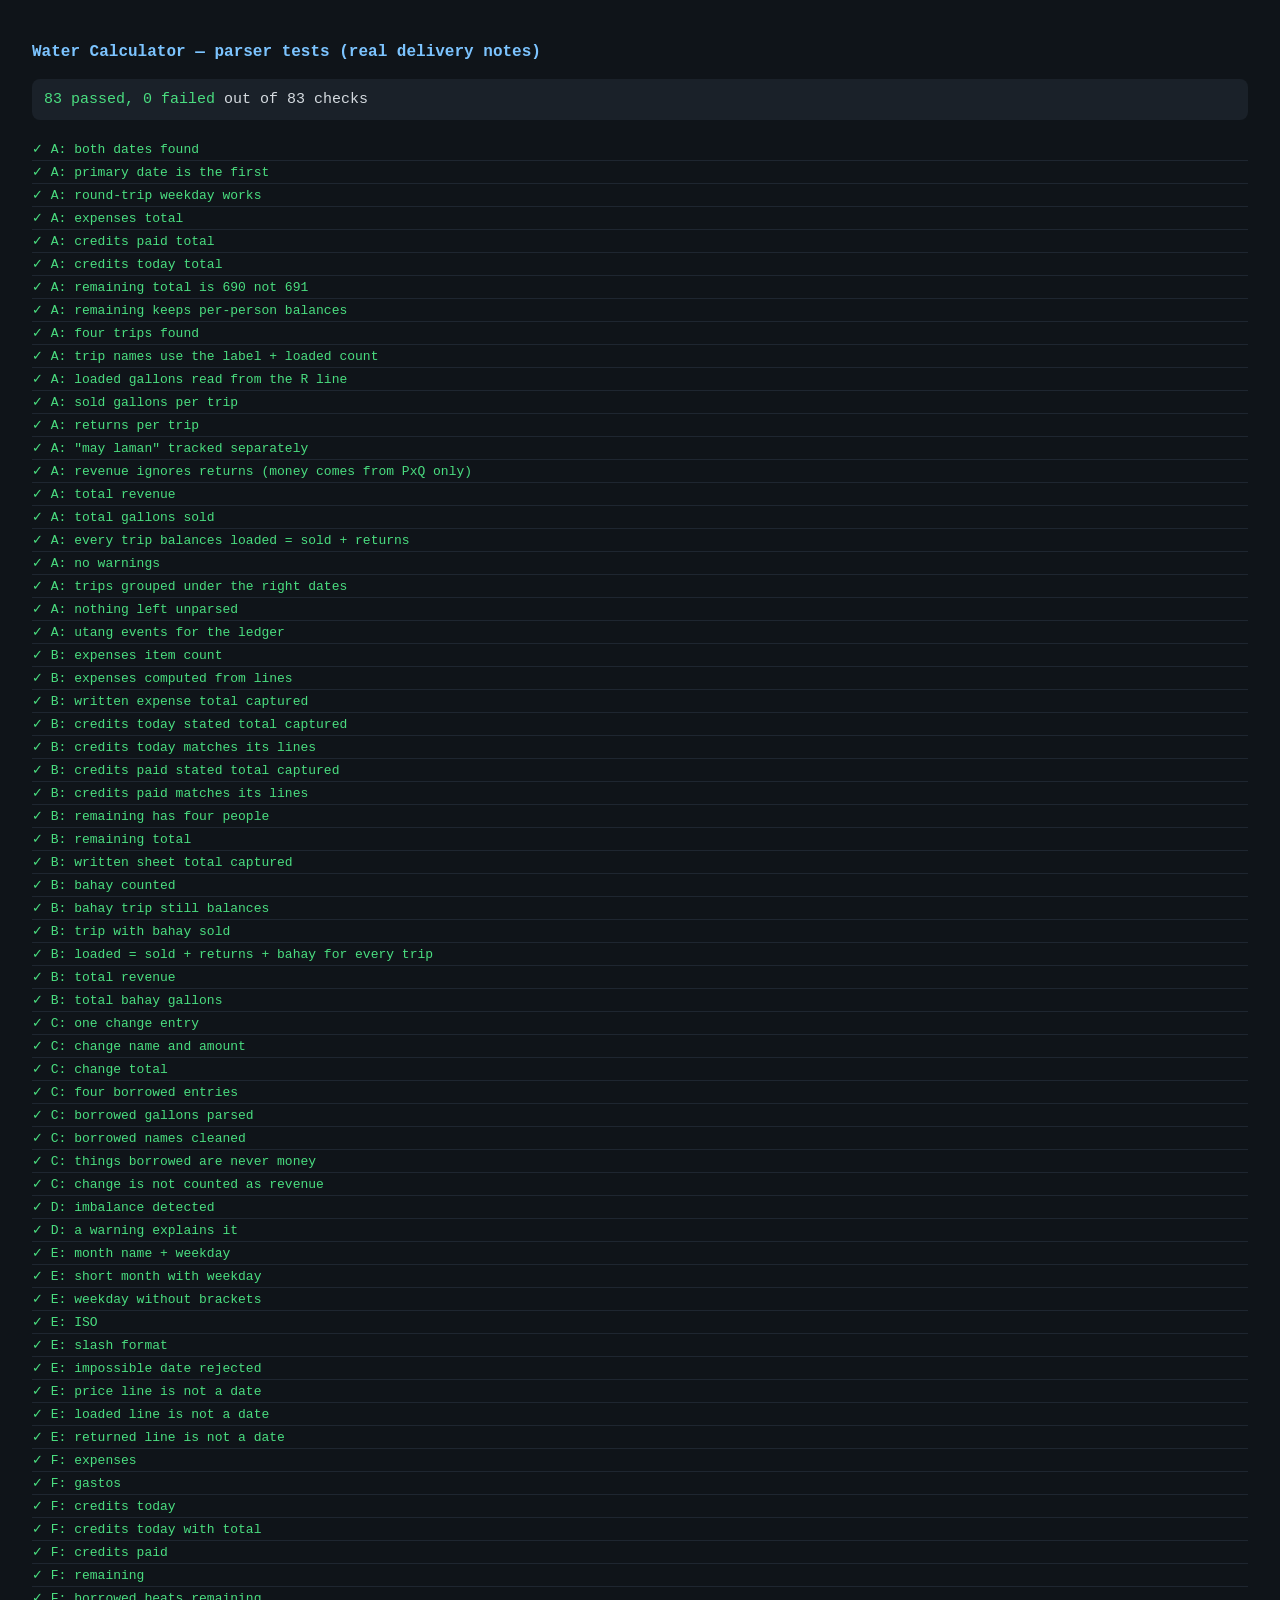
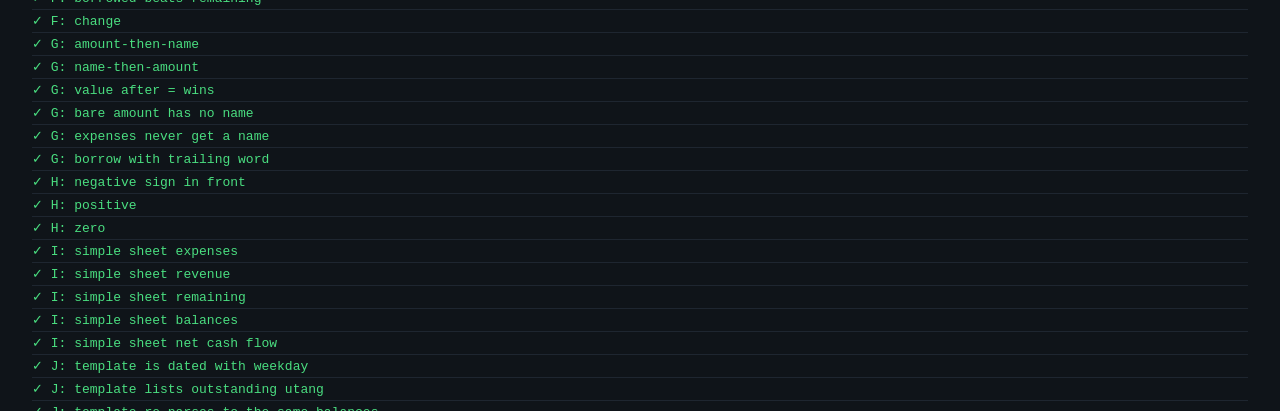
==== dev/tests.html @ 1d080ab2 "Rebuild as a persistent water delivery manager built on real notes format Reads the notes exactly as" ====
<!DOCTYPE html>
<html lang="en">
<head>
    <meta charset="UTF-8">
    <title>Parser tests</title>
    <style>
        body { font-family: ui-monospace, Consolas, monospace; padding: 24px; background: #0f1419; color: #d5dbe0; font-size: 13px; }
        h1 { font-size: 16px; color: #7cc4ff; }
        h2 { font-size: 14px; color: #7cc4ff; margin-top: 26px; }
        .pass { color: #4ade80; }
        .fail { color: #f87171; font-weight: bold; }
        li { padding: 3px 0; border-bottom: 1px solid #1e2630; list-style: none; }
        ul { padding: 0; }
        .summary { margin: 18px 0; padding: 12px; border-radius: 8px; background: #1a2129; font-size: 15px; }
    </style>
</head>
<body>
<h1>Water Calculator — parser tests (real delivery notes)</h1>
<div class="summary" id="summary">running…</div>
<ul id="results"></ul>

<script src="../parser.js"></script>
<script>
(function () {
    var P = window.WCParser;
    var results = [];
    var failures = [];
    var group = '';

    function check(name, actual, expected) {
        var ok = JSON.stringify(actual) === JSON.stringify(expected);
        results.push({ name: name, ok: ok });
        if (!ok) failures.push(name + '\n   got:      ' + JSON.stringify(actual) +
                                    '\n   expected: ' + JSON.stringify(expected));
    }
    function ok(name, condition, detail) {
        results.push({ name: name, ok: !!condition });
        if (!condition) failures.push(name + (detail ? '\n   ' + detail : ''));
    }
    function near(name, actual, expected) {
        check(name, P.round2(actual), P.round2(expected));
    }

    /* ==========================================================
       A. The real weekend sheet (Sep 12 + Sep 13)
       ========================================================== */
    var sheetA = [
        'Expenses', '',
        '100 load',
        '150 angkas',
        '200 gas (800+200 ecosport)',
        '200 food', '',
        'Credits Paid',
        '200 ricky',
        '75 nene', '',
        'Credits today',
        '125 oscar',
        '75 perez', '',
        'Remaining',
        'Berto 50',
        '540 mang tony',
        '100 lito', '',
        'September 12, 2026 (Saturday)',
        '1st trip',
        '35R',
        '4 return',
        '25x23',
        '20x8', '',
        'September 13, 2026 (Sunday)',
        '1st trip',
        '35R',
        '2 return may laman',
        '25x30',
        '20x3', '',
        '2nd trip',
        '36R',
        '1 return may laman',
        '25x25',
        '20x10', '',
        '3rd trip',
        '35R',
        '4 return',
        '25x26',
        '20x5'
    ].join('\n');

    var a = P.parse(sheetA);

    check('A: both dates found', a.dateKeys, ['2026-09-12', '2026-09-13']);
    check('A: primary date is the first', a.dateKey, '2026-09-12');
    check('A: round-trip weekday works', P.weekdayOf('2026-09-12'), 'Saturday');

    check('A: expenses total', a.expenses.total, 650);
    check('A: credits paid total', a.creditsPaid.total, 275);
    check('A: credits today total', a.creditsToday.total, 200);

    // The bug that mattered: "1st trip" must NEVER be counted as money
    check('A: remaining total is 690 not 691', a.remaining.total, 690);
    check('A: remaining keeps per-person balances', a.remainingSnapshot, [
        { key: 'berto', name: 'Berto', amount: 50 },
        { key: 'mang tony', name: 'Mang Tony', amount: 540 },
        { key: 'lito', name: 'Lito', amount: 100 }
    ]);

    check('A: four trips found', a.trips.length, 4);
    check('A: trip names use the label + loaded count',
        a.trips.map(function (t) { return t.name; }),
        ['1st trip 35R', '1st trip 35R', '2nd trip 36R', '3rd trip 35R']);

    check('A: loaded gallons read from the R line',
        a.trips.map(function (t) { return t.loaded; }), [35, 35, 36, 35]);
    check('A: sold gallons per trip',
        a.trips.map(function (t) { return t.sold; }), [31, 33, 35, 31]);
    check('A: returns per trip',
        a.trips.map(function (t) { return t.returnedGallons; }), [4, 2, 1, 4]);
    check('A: "may laman" tracked separately',
        a.trips.map(function (t) { return t.fullReturns; }), [0, 2, 1, 0]);

    check('A: revenue ignores returns (money comes from PxQ only)',
        a.trips.map(function (t) { return t.revenue; }), [735, 810, 825, 750]);
    check('A: total revenue', a.totals.totalRevenue, 3120);
    check('A: total gallons sold', a.totals.totalGallons, 130);

    ok('A: every trip balances loaded = sold + returns',
        a.trips.every(function (t) { return t.diff === 0; }),
        JSON.stringify(a.trips.map(function (t) { return t.diff; })));
    check('A: no warnings', a.warnings.length, 0);

    check('A: trips grouped under the right dates',
        a.days.map(function (d) { return d.dateKey + ':' + d.trips.length; }),
        ['2026-09-12:1', '2026-09-13:3']);

    check('A: nothing left unparsed', a.unparsed, []);
    check('A: utang events for the ledger',
        a.ledger.map(function (l) { return l.type + ' ' + l.key + ' ' + l.amount; }),
        ['paid ricky 200', 'paid nene 75', 'given oscar 125', 'given perez 75']);

    /* ==========================================================
       B. A sheet with bahay, stated totals and a written total
       ========================================================== */
    var sheetB = [
        'Expenses -450',
        '125 pizza',
        '100 mom load',
        '240 water district',
        '100 load',
        '200 food',
        '150 pamasahe', '',
        'Credits Today - 150',
        '75 oscar',
        '75 lito', '',
        'Credits Paid - 225',
        '150 danny',
        '75 bobby', '',
        'Remaining',
        '50 ricky',
        'Berto 50',
        '540 mang tony',
        '200 oscar', '',
        'September 26, 2026 (Saturday)',
        '35R 1st trip',
        '25x26',
        '20x9', '',
        'September 27, 2026 (Sunday)',
        '40R 1st trip',
        '6 bahay',
        '1 return may laman',
        '25x24',
        '20x9', '',
        '35R 2nd trip',
        '2 return',
        '25x25',
        '20x8', '',
        '25R 3rd trip',
        '12 return',
        '25x13', '',
        '2145 total'
    ].join('\n');

    var b = P.parse(sheetB);

    check('B: expenses item count', b.expenses.items.length, 6);
    check('B: expenses computed from lines', b.expenses.total, 915);
    check('B: written expense total captured', b.expenses.statedTotal, 450);
    check('B: credits today stated total captured', b.creditsToday.statedTotal, 150);
    check('B: credits today matches its lines', b.creditsToday.total, 150);
    check('B: credits paid stated total captured', b.creditsPaid.statedTotal, 225);
    check('B: credits paid matches its lines', b.creditsPaid.total, 225);

    check('B: remaining has four people', b.remainingSnapshot.length, 4);
    check('B: remaining total', b.remaining.total, 840);
    check('B: written sheet total captured', b.writtenTotal, 2145);

    check('B: bahay counted', b.trips[1].bahay, 6);
    check('B: bahay trip still balances', b.trips[1].diff, 0);
    check('B: trip with bahay sold', b.trips[1].sold, 33);
    ok('B: loaded = sold + returns + bahay for every trip',
        b.trips.every(function (t) { return t.diff === 0; }),
        JSON.stringify(b.trips.map(function (t) { return [t.name, t.loaded, t.sold, t.returnedGallons, t.bahay, t.diff]; })));
    check('B: total revenue', b.totals.totalRevenue, 2720);
    check('B: total bahay gallons', b.totals.bahayGallons, 6);

    /* ==========================================================
       C. Change owed + borrowed gallons
       ========================================================== */
    var sheetC = [
        'Customers with change',
        '20 aling mary', '',
        'Customers that borrowed gallons from me',
        '1 borrow tindahan sa kanto',
        '3 ricky borrow',
        '1 borrow highway',
        ' 3 borrow likod simbahan'
    ].join('\n');

    var c = P.parse(sheetC);
    check('C: one change entry', c.change.named.length, 1);
    check('C: change name and amount', [c.change.named[0].name, c.change.named[0].amount], ['Aling Mary', 20]);
    check('C: change total', c.change.total, 20);
    check('C: four borrowed entries', c.borrowed.length, 4);
    check('C: borrowed gallons parsed', c.borrowed.map(function (x) { return x.gallons; }), [1, 3, 1, 3]);
    check('C: borrowed names cleaned', c.borrowed.map(function (x) { return x.name; }),
        ['Tindahan Sa Kanto', 'Ricky', 'Highway', 'Likod Simbahan']);
    check('C: things borrowed are never money', c.totals.totalRevenue, 0);
    check('C: change is not counted as revenue', c.totals.totalRevenue, 0);

    /* ==========================================================
       D. Loaded-count mismatch is reported, not hidden
       ========================================================== */
    var off = P.parse(['Sept 1, 2026', '47R', '1 return', '25x40', '20x7'].join('\n'));
    check('D: imbalance detected', off.trips[0].diff, 1);
    ok('D: a warning explains it', off.warnings.length === 1 &&
        /loaded 47R/.test(off.warnings[0].text), JSON.stringify(off.warnings));

    /* ==========================================================
       E. Dates
       ========================================================== */
    var y = new Date().getFullYear();
    check('E: month name + weekday', P.extractDate('September 12, 2026 (Saturday)'), '2026-09-12');
    check('E: short month with weekday', P.extractDate('Oct 17'), y + '-10-17');
    check('E: weekday without brackets', P.extractDate('Oct 18 Sunday'), y + '-10-18');
    check('E: ISO', P.extractDate('2026-10-18'), '2026-10-18');
    check('E: slash format', P.extractDate('10/18/2026'), '2026-10-18');
    check('E: impossible date rejected', P.extractDate('Feb 30'), null);
    check('E: price line is not a date', P.extractDate('25x34'), null);
    check('E: loaded line is not a date', P.extractDate('35R'), null);
    check('E: returned line is not a date', P.extractDate('4 return'), null);

    /* ==========================================================
       F. Sections
       ========================================================== */
    check('F: expenses', P.detectSection('Expenses -450').key, 'expenses');
    check('F: gastos', P.detectSection('Gastos').key, 'expenses');
    check('F: credits today', P.detectSection('Credits today').key, 'creditsToday');
    check('F: credits today with total', P.detectSection('Credits Today - 150').key, 'creditsToday');
    check('F: credits paid', P.detectSection('Credits Paid').key, 'creditsPaid');
    check('F: remaining', P.detectSection('Remaining').key, 'remaining');
    check('F: borrowed beats remaining', P.detectSection('Customers that borrowed gallons from me').key, 'borrowed');
    check('F: change', P.detectSection('Customers with change').key, 'change');

    /* ==========================================================
       G. Line parsing
       ========================================================== */
    var g1 = P.parseLedgerLine('540 mang tony', true);
    check('G: amount-then-name', [g1.amount, g1.name], [540, 'Mang Tony']);
    var g2 = P.parseLedgerLine('Berto 50', true);
    check('G: name-then-amount', [g2.amount, g2.name], [50, 'Berto']);
    var g3 = P.parseLedgerLine('50 tito marvin = 225', true);
    check('G: value after = wins', [g3.amount, g3.name], [225, 'Tito Marvin']);
    var g4 = P.parseLedgerLine('300', true);
    check('G: bare amount has no name', [g4.amount, g4.name], [300, null]);
    var g5 = P.parseLedgerLine('100 load', false);
    check('G: expenses never get a name', [g5.amount, g5.name], [100, null]);
    var g6 = P.parseBorrowLine('3 ricky borrow');
    check('G: borrow with trailing word', [g6.gallons, g6.name], [3, 'Ricky']);

    /* ==========================================================
       H. Formatting
       ========================================================== */
    check('H: negative sign in front', P.formatPHP(-1245), '-\u20B11,245');
    check('H: positive', P.formatPHP(1245), '\u20B11,245');
    check('H: zero', P.formatPHP(0), '\u20B10');

    /* ==========================================================
       I. Backwards compatible with the simple format
       ========================================================== */
    var simple = P.parse(['Oct 18', 'Expenses', '100 breakfast', '200 gas',
                          '35R', '25x34', '1 return',
                          'Credits Today', '50 tito marvin = 225',
                          'Credits Paid', '300',
                          'Remaining', '120'].join('\n'));
    check('I: simple sheet expenses', simple.expenses.total, 300);
    check('I: simple sheet revenue', simple.totals.totalRevenue, 850);
    check('I: simple sheet remaining', simple.remaining.total, 120);
    check('I: simple sheet balances', simple.trips[0].diff, 0);
    check('I: simple sheet net cash flow', simple.totals.netCashFlow, 850 + 300 - 300 - 225);

    /* ==========================================================
       J. Carry-over template
       ========================================================== */
    var tpl = P.buildNewDayTemplate({
        dateKey: '2026-10-18',
        customers: [{ name: 'Berto', amount: 50 }, { name: 'Mang Tony', amount: 540 }]
    });
    ok('J: template is dated with weekday', /^Oct 18, 2026 \(Sunday\)/.test(tpl), JSON.stringify(tpl));
    ok('J: template lists outstanding utang', /50 Berto/.test(tpl) && /540 Mang Tony/.test(tpl), tpl);
    var rt = P.parse(tpl);
    check('J: template re-parses to the same balances', rt.remaining.total, 590);
    check('J: template balances to its people', rt.remainingSnapshot.length, 2);

    /* ==========================================================
       render
       ========================================================== */
    var passCount = results.filter(function (x) { return x.ok; }).length;
    var failCount = results.length - passCount;

    document.getElementById('summary').innerHTML =
        '<span class="' + (failCount ? 'fail' : 'pass') + '">' +
        passCount + ' passed, ' + failCount + ' failed</span> out of ' + results.length + ' checks' +
        (failCount ? '<br><br><pre>' + failures.join('\n\n') + '</pre>' : '');

    document.getElementById('results').innerHTML = results.map(function (x) {
        return '<li class="' + (x.ok ? 'pass' : 'fail') + '">' + (x.ok ? '\u2713' : '\u2717') + ' ' + x.name + '</li>';
    }).join('');

    window.__TEST_SUMMARY__ = { pass: passCount, fail: failCount, total: results.length };
    window.__TEST_FAILURES__ = failures;
})();
</script>
</body>
</html>
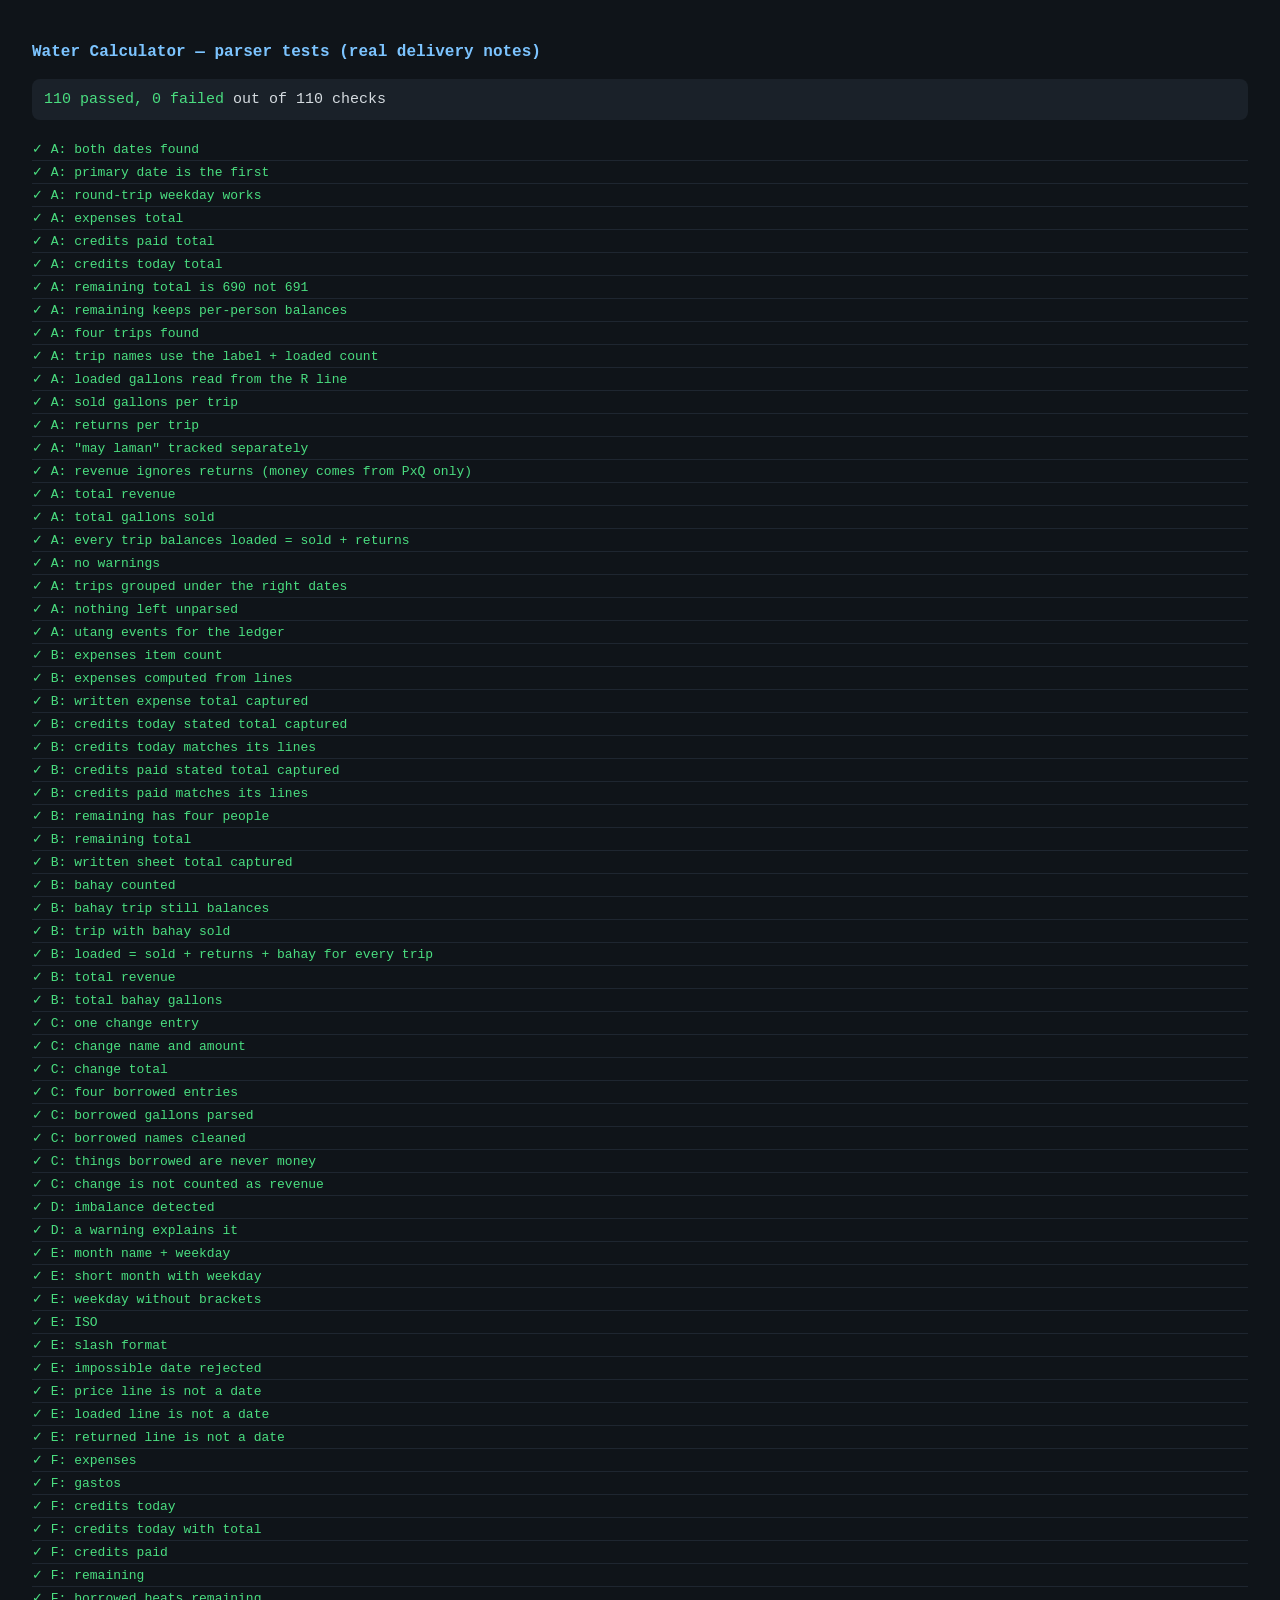
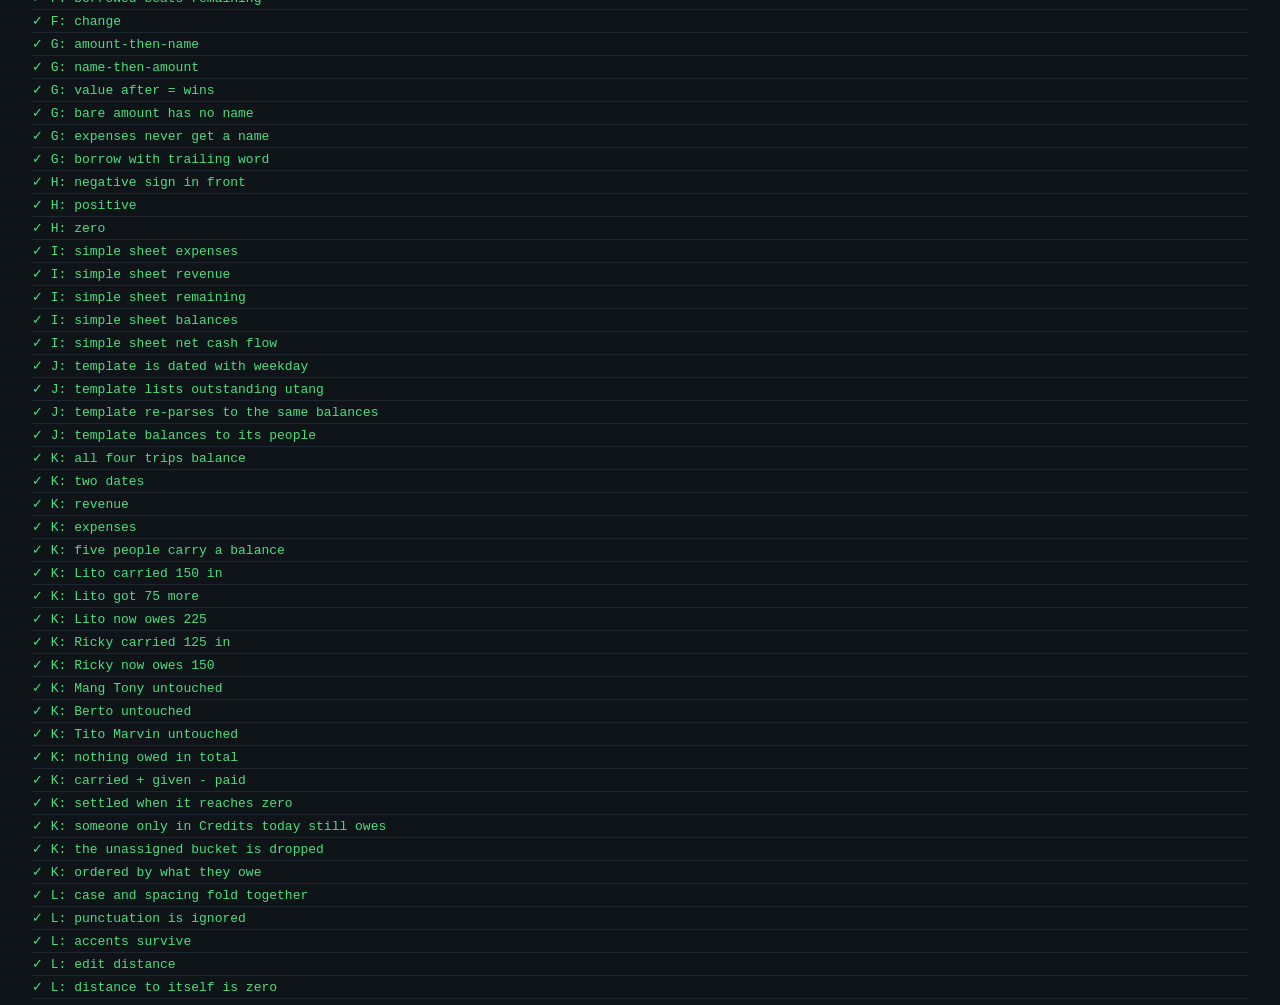
==== commit a1cc1ed5: "Utang = Remaining + new, installable offline app Balances now follow how the notes are actually writ" ====
--- a/dev/tests.html
+++ b/dev/tests.html
@@ -309,6 +309,103 @@
     check('J: template balances to its people', rt.remainingSnapshot.length, 2);
 
     /* ==========================================================
+       K. Balances: Remaining + Credits today - Credits paid
+
+       The rule from the real notes: what you write under Remaining is
+       what they ALREADY owed. Credits today is new utang on top of it.
+       ========================================================== */
+    var k = P.parse([
+        'Expenses', '60 lunch', '20 bread', '100 load', '150 pamasahe', '200 food', '',
+        'Credits today', '75 Lito', '25 Ricky', '',
+        'Credits paid', '',
+        'Remaining', '50 berto', 'Tito Marvin 50', '540 mang tony', '125 Ricky', '150 Lito', '',
+        'Oct 17', '36R', '5 return', '25x28', '20x3', '',
+        'Oct 18', '36R', '25x30', '20x6', '',
+        '38R', '4 return', '25x29', '20x5', '',
+        '37R', '12 return', '25x18', '20x7'
+    ].join('\n'));
+
+    function bal(parsed, name) {
+        var key = P.customerKeyOf(name);
+        var hit = null;
+        (parsed.balances || []).forEach(function (b) { if (b.key === key) hit = b; });
+        return hit;
+    }
+
+    check('K: all four trips balance', k.trips.map(function (t) { return t.diff; }), [0, 0, 0, 0]);
+    check('K: two dates', k.dateKeys, [y + '-10-17', y + '-10-18']);
+    check('K: revenue', k.totals.totalRevenue, 760 + 870 + 825 + 590);
+    check('K: expenses', k.expenses.total, 530);
+    check('K: five people carry a balance',
+        k.balances.filter(function (b) { return b.total > 0; }).length, 5);
+
+    var lito = bal(k, 'Lito');
+    check('K: Lito carried 150 in', lito.carried, 150);
+    check('K: Lito got 75 more', lito.given, 75);
+    check('K: Lito now owes 225', lito.total, 225);
+
+    var ricky = bal(k, 'Ricky');
+    check('K: Ricky carried 125 in', ricky.carried, 125);
+    check('K: Ricky now owes 150', ricky.total, 150);
+
+    check('K: Mang Tony untouched', bal(k, 'Mang Tony').total, 540);
+    check('K: Berto untouched', bal(k, 'Berto').total, 50);
+    check('K: Tito Marvin untouched', bal(k, 'Tito Marvin').total, 50);
+    check('K: nothing owed in total',
+        P.round2(k.balances.reduce(function (a, b) { return a + b.total; }, 0)), 1015);
+
+    // A payment reduces the balance
+    var paid = P.computeBalances({
+        remainingSnapshot: [{ key: 'berto', name: 'Berto', amount: 500 }],
+        ledger: [
+            { key: 'berto', name: 'Berto', type: 'given', amount: 100 },
+            { key: 'berto', name: 'Berto', type: 'paid', amount: 250 }
+        ]
+    });
+    check('K: carried + given - paid', paid[0].total, 350);
+    check('K: settled when it reaches zero', P.computeBalances({
+        remainingSnapshot: [{ key: 'a', name: 'A', amount: 100 }],
+        ledger: [{ key: 'a', name: 'A', type: 'paid', amount: 100 }]
+    })[0].settled, true);
+    check('K: someone only in Credits today still owes',
+        P.computeBalances({ remainingSnapshot: [], ledger: [
+            { key: 'new guy', name: 'New Guy', type: 'given', amount: 60 }
+        ] })[0].total, 60);
+    check('K: the unassigned bucket is dropped',
+        P.computeBalances({ remainingSnapshot: [
+            { key: '__unassigned__', name: null, amount: 300 }
+        ], ledger: [] }).length, 0);
+    check('K: ordered by what they owe', k.balances[0].name, 'Mang Tony');
+
+    /* ==========================================================
+       L. Name matching
+       ========================================================== */
+    check('L: case and spacing fold together',
+        P.customerKeyOf('  Mang   Tony ') === P.customerKeyOf('mang tony'), true);
+    check('L: punctuation is ignored',
+        P.customerKeyOf('Mang Tony!') === P.customerKeyOf('mang tony'), true);
+    check('L: accents survive', P.customerKeyOf('Pe\u00F1a'), 'pe\u00F1a');
+    check('L: edit distance', P.editDistance('bernardo', 'bernado'), 1);
+    check('L: distance to itself is zero', P.editDistance('berto', 'berto'), 0);
+
+    var looks = P.findLookalikes([
+        { key: 'tita marie', name: 'Tita Marie' },
+        { key: 'marie', name: 'Marie' },
+        { key: 'bernardo', name: 'Bernardo' },
+        { key: 'bernado', name: 'Bernado' },
+        { key: 'mang tony', name: 'Mang Tony' },
+        { key: 'berto', name: 'Berto' }
+    ]);
+    var lookKeys = looks.map(function (p) { return p.a.key + '|' + p.b.key; });
+
+    ok('L: a descriptor like "tita marie" is offered as a merge with "marie"',
+        lookKeys.indexOf('tita marie|marie') >= 0, JSON.stringify(lookKeys));
+    ok('L: "bernardo" matches a misspelled "bernado"',
+        lookKeys.indexOf('bernardo|bernado') >= 0, JSON.stringify(lookKeys));
+    ok('L: Mang Tony and Berto stay separate',
+        lookKeys.indexOf('berto|mang tony') < 0, JSON.stringify(lookKeys));
+
+    /* ==========================================================
        render
        ========================================================== */
     var passCount = results.filter(function (x) { return x.ok; }).length;
